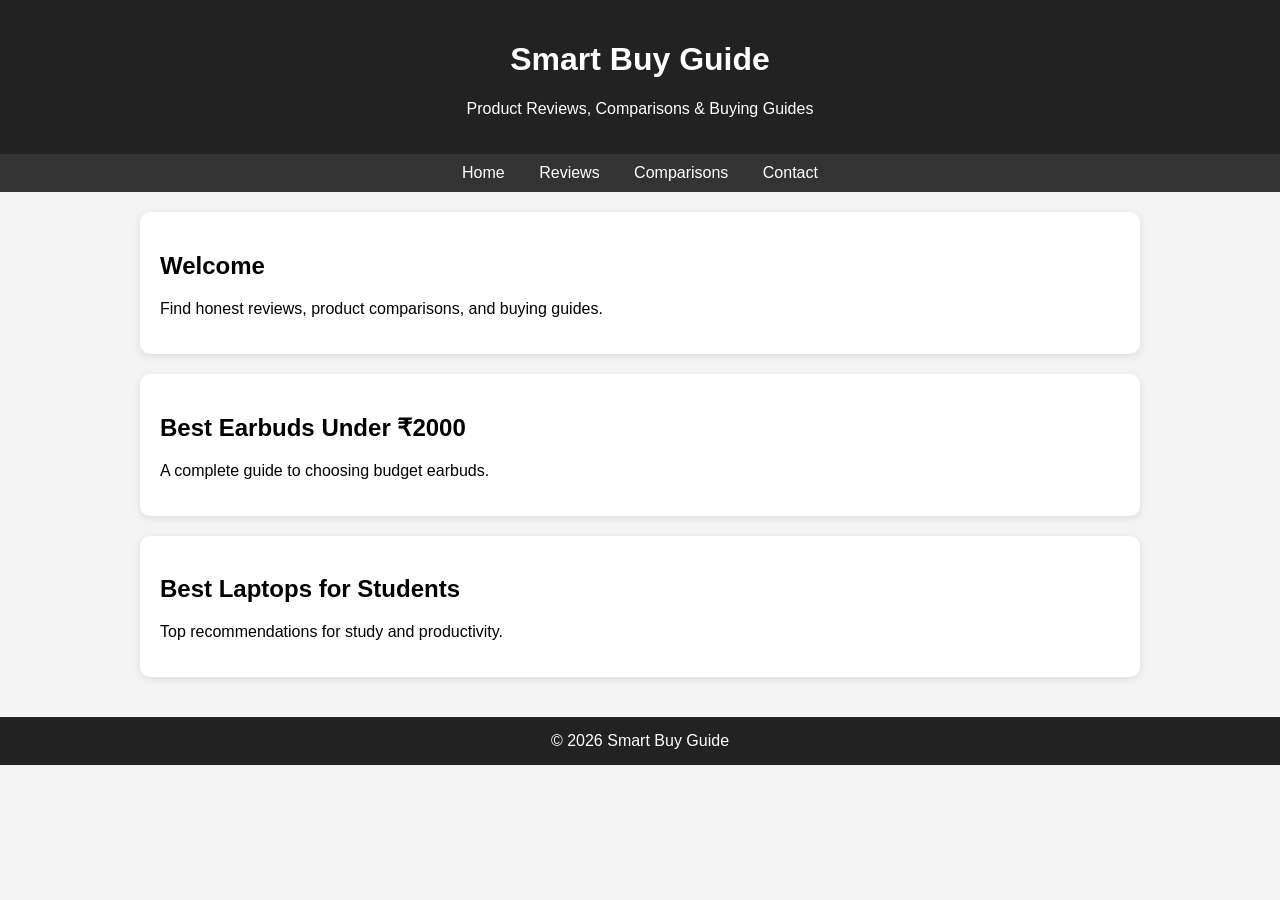
==== index.html @ 50c9887f "Create index.html" ====
<!DOCTYPE html>
<html lang="en">
<head>
<meta charset="UTF-8">
<meta name="viewport" content="width=device-width, initial-scale=1.0">
<title>Smart Buy Guide</title>

<style>
body{
    font-family: Arial, sans-serif;
    margin:0;
    background:#f4f4f4;
}

header{
    background:#222;
    color:white;
    padding:20px;
    text-align:center;
}

nav{
    background:#333;
    text-align:center;
    padding:10px;
}

nav a{
    color:white;
    text-decoration:none;
    margin:15px;
}

.container{
    max-width:1000px;
    margin:auto;
    padding:20px;
}

.card{
    background:white;
    padding:20px;
    margin-bottom:20px;
    border-radius:10px;
    box-shadow:0 2px 8px rgba(0,0,0,0.1);
}

footer{
    background:#222;
    color:white;
    text-align:center;
    padding:15px;
}
</style>
</head>

<body>

<header>
<h1>Smart Buy Guide</h1>
<p>Product Reviews, Comparisons & Buying Guides</p>
</header>

<nav>
<a href="#">Home</a>
<a href="#">Reviews</a>
<a href="#">Comparisons</a>
<a href="#">Contact</a>
</nav>

<div class="container">

<div class="card">
<h2>Welcome</h2>
<p>
Find honest reviews, product comparisons, and buying guides.
</p>
</div>

<div class="card">
<h2>Best Earbuds Under ₹2000</h2>
<p>
A complete guide to choosing budget earbuds.
</p>
</div>

<div class="card">
<h2>Best Laptops for Students</h2>
<p>
Top recommendations for study and productivity.
</p>
</div>

</div>

<footer>
© 2026 Smart Buy Guide
</footer>

</body>
</html>
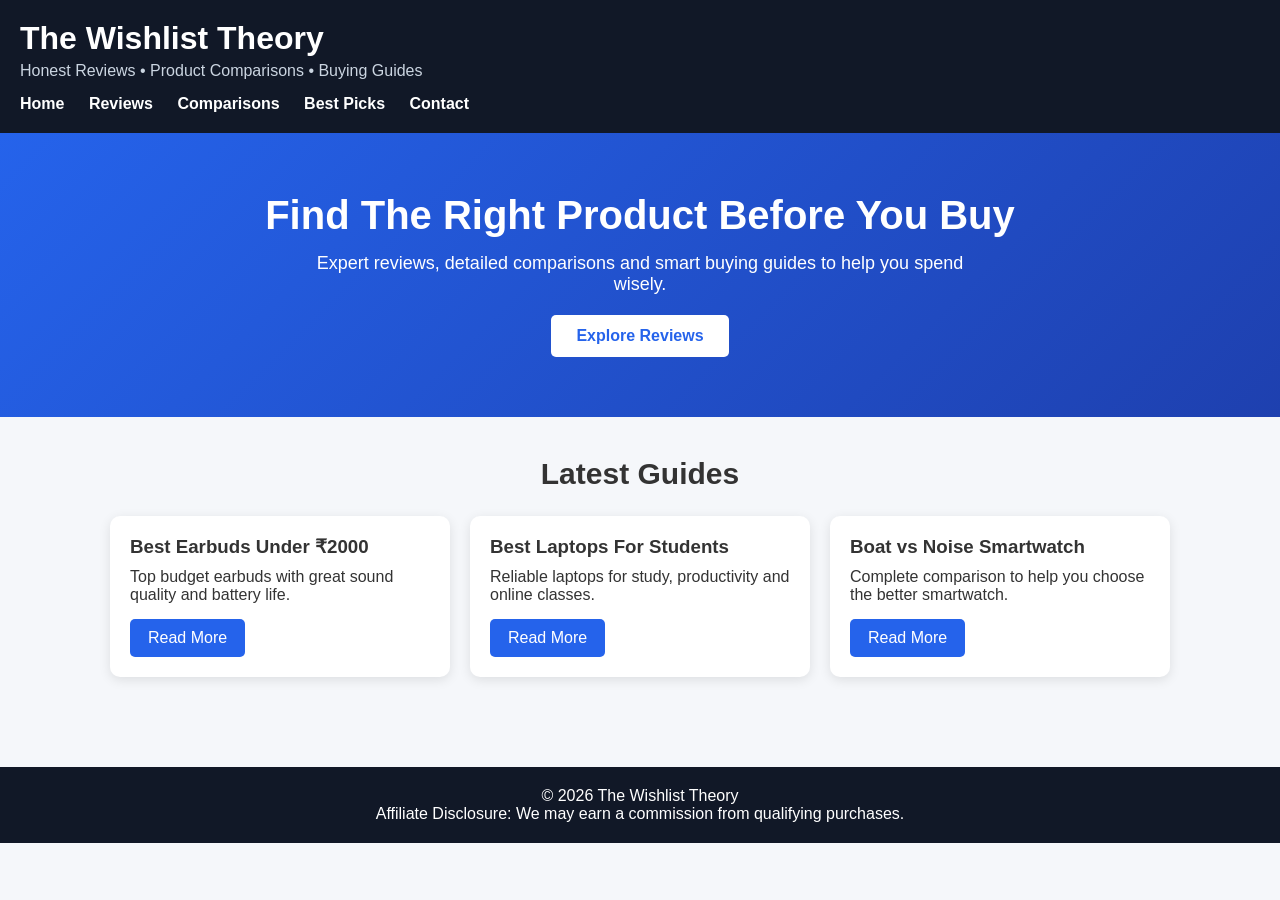
==== commit 2aa8e9d3: "Update index.html" ====
--- a/index.html
+++ b/index.html
@@ -3,98 +3,209 @@
 <head>
 <meta charset="UTF-8">
 <meta name="viewport" content="width=device-width, initial-scale=1.0">
-<title>Smart Buy Guide</title>
+
+<title>The Wishlist Theory</title>
 
 <style>
+
+*{
+margin:0;
+padding:0;
+box-sizing:border-box;
+font-family:Arial,sans-serif;
+}
+
 body{
-    font-family: Arial, sans-serif;
-    margin:0;
-    background:#f4f4f4;
+background:#f5f7fa;
+color:#333;
 }
 
 header{
-    background:#222;
-    color:white;
-    padding:20px;
-    text-align:center;
+background:#111827;
+color:white;
+padding:20px;
+}
+
+.logo{
+font-size:32px;
+font-weight:bold;
+}
+
+.tagline{
+margin-top:5px;
+color:#cbd5e1;
 }
 
 nav{
-    background:#333;
-    text-align:center;
-    padding:10px;
+margin-top:15px;
 }
 
 nav a{
-    color:white;
-    text-decoration:none;
-    margin:15px;
+color:white;
+text-decoration:none;
+margin-right:20px;
+font-weight:bold;
+}
+
+.hero{
+background:linear-gradient(135deg,#2563eb,#1e40af);
+color:white;
+padding:60px 20px;
+text-align:center;
+}
+
+.hero h1{
+font-size:40px;
+margin-bottom:15px;
+}
+
+.hero p{
+font-size:18px;
+max-width:700px;
+margin:auto;
+}
+
+.hero button{
+margin-top:20px;
+padding:12px 25px;
+border:none;
+border-radius:5px;
+font-size:16px;
+cursor:pointer;
+background:white;
+color:#2563eb;
+font-weight:bold;
 }
 
 .container{
-    max-width:1000px;
-    margin:auto;
-    padding:20px;
+max-width:1100px;
+margin:auto;
+padding:40px 20px;
+}
+
+.section-title{
+font-size:30px;
+margin-bottom:25px;
+text-align:center;
+}
+
+.grid{
+display:grid;
+grid-template-columns:repeat(auto-fit,minmax(280px,1fr));
+gap:20px;
 }
 
 .card{
-    background:white;
-    padding:20px;
-    margin-bottom:20px;
-    border-radius:10px;
-    box-shadow:0 2px 8px rgba(0,0,0,0.1);
+background:white;
+padding:20px;
+border-radius:10px;
+box-shadow:0 3px 12px rgba(0,0,0,0.1);
+transition:.3s;
+}
+
+.card:hover{
+transform:translateY(-5px);
+}
+
+.card h3{
+margin-bottom:10px;
+}
+
+.card p{
+margin-bottom:15px;
+}
+
+.btn{
+display:inline-block;
+background:#2563eb;
+color:white;
+padding:10px 18px;
+text-decoration:none;
+border-radius:5px;
 }
 
 footer{
-    background:#222;
-    color:white;
-    text-align:center;
-    padding:15px;
-}
+background:#111827;
+color:white;
+text-align:center;
+padding:20px;
+margin-top:50px;
+}
+
 </style>
 </head>
 
 <body>
 
 <header>
-<h1>Smart Buy Guide</h1>
-<p>Product Reviews, Comparisons & Buying Guides</p>
-</header>
+
+<div class="logo">The Wishlist Theory</div>
+
+<div class="tagline">
+Honest Reviews • Product Comparisons • Buying Guides
+</div>
 
 <nav>
 <a href="#">Home</a>
 <a href="#">Reviews</a>
 <a href="#">Comparisons</a>
+<a href="#">Best Picks</a>
 <a href="#">Contact</a>
 </nav>
 
+</header>
+
+<section class="hero">
+
+<h1>Find The Right Product Before You Buy</h1>
+
+<p>
+Expert reviews, detailed comparisons and smart buying guides to help you spend wisely.
+</p>
+
+<button>Explore Reviews</button>
+
+</section>
+
 <div class="container">
 
+<h2 class="section-title">Latest Guides</h2>
+
+<div class="grid">
+
 <div class="card">
-<h2>Welcome</h2>
-<p>
-Find honest reviews, product comparisons, and buying guides.
-</p>
+<h3>Best Earbuds Under ₹2000</h3>
+<p>
+Top budget earbuds with great sound quality and battery life.
+</p>
+<a href="#" class="btn">Read More</a>
 </div>
 
 <div class="card">
-<h2>Best Earbuds Under ₹2000</h2>
-<p>
-A complete guide to choosing budget earbuds.
-</p>
+<h3>Best Laptops For Students</h3>
+<p>
+Reliable laptops for study, productivity and online classes.
+</p>
+<a href="#" class="btn">Read More</a>
 </div>
 
 <div class="card">
-<h2>Best Laptops for Students</h2>
-<p>
-Top recommendations for study and productivity.
-</p>
+<h3>Boat vs Noise Smartwatch</h3>
+<p>
+Complete comparison to help you choose the better smartwatch.
+</p>
+<a href="#" class="btn">Read More</a>
+</div>
+
 </div>
 
 </div>
 
 <footer>
-© 2026 Smart Buy Guide
+
+<p>© 2026 The Wishlist Theory</p>
+<p>Affiliate Disclosure: We may earn a commission from qualifying purchases.</p>
+
 </footer>
 
 </body>
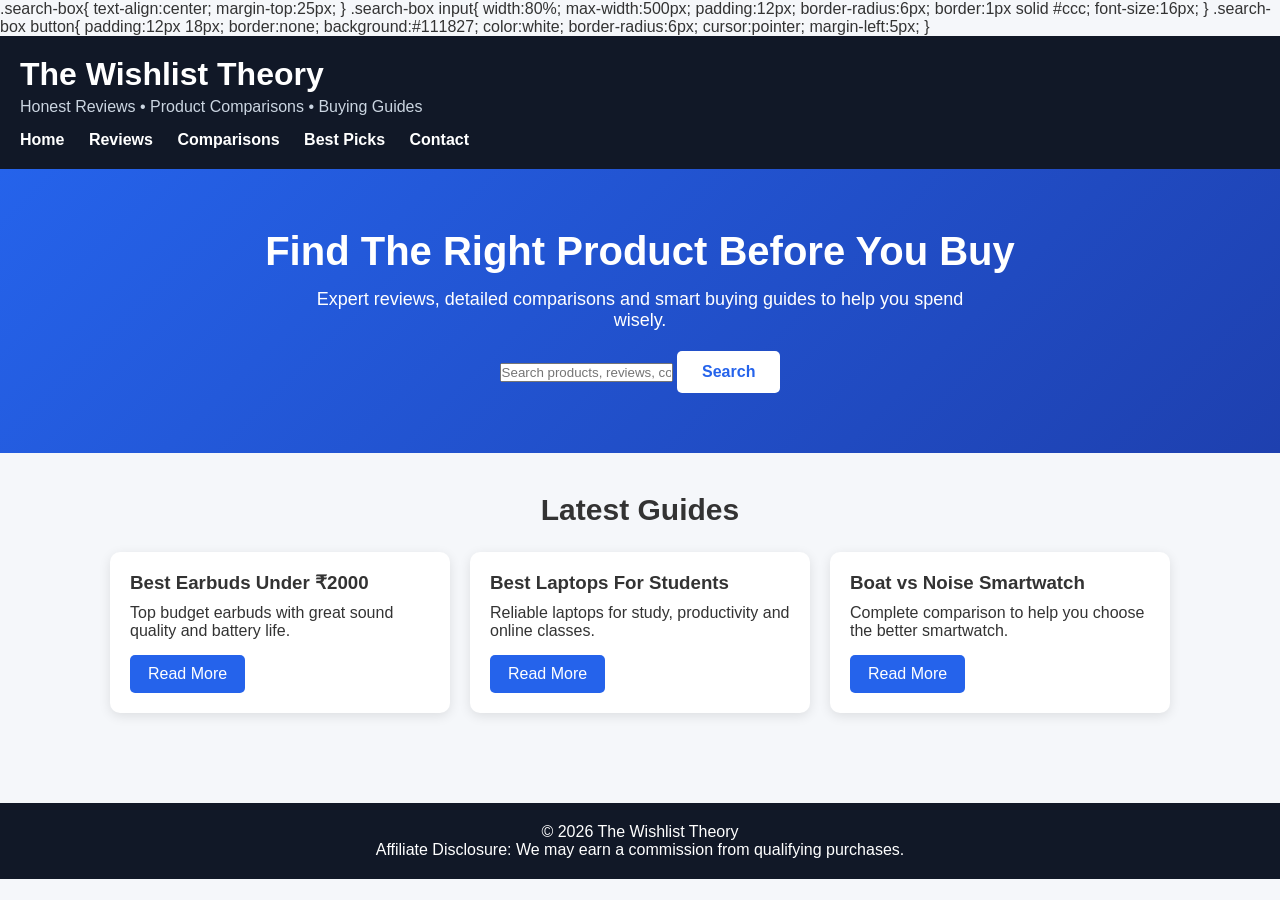
==== commit 1d4ef1c8: "Update index.html" ====
--- a/index.html
+++ b/index.html
@@ -5,6 +5,30 @@
 <meta name="viewport" content="width=device-width, initial-scale=1.0">
 
 <title>The Wishlist Theory</title>
+
+.search-box{
+text-align:center;
+margin-top:25px;
+}
+
+.search-box input{
+width:80%;
+max-width:500px;
+padding:12px;
+border-radius:6px;
+border:1px solid #ccc;
+font-size:16px;
+}
+
+.search-box button{
+padding:12px 18px;
+border:none;
+background:#111827;
+color:white;
+border-radius:6px;
+cursor:pointer;
+margin-left:5px;
+}
 
 <style>
 
@@ -163,7 +187,14 @@
 Expert reviews, detailed comparisons and smart buying guides to help you spend wisely.
 </p>
 
-<button>Explore Reviews</button>
+<div class="search-box">
+<input
+type="text"
+id="searchInput"
+placeholder="Search products, reviews, comparisons..."
+>
+<button onclick="searchSite()">Search</button>
+</div>
 
 </section>
 
@@ -208,5 +239,33 @@
 
 </footer>
 
+<script>
+
+function searchSite() {
+
+let query = document
+.getElementById("searchInput")
+.value
+.toLowerCase();
+
+let cards = document.querySelectorAll(".card");
+
+cards.forEach(card => {
+
+let text = card.innerText.toLowerCase();
+
+if(text.includes(query)){
+card.style.display="block";
+}
+else{
+card.style.display="none";
+}
+
+});
+
+}
+
+</script>
+
 </body>
 </html>
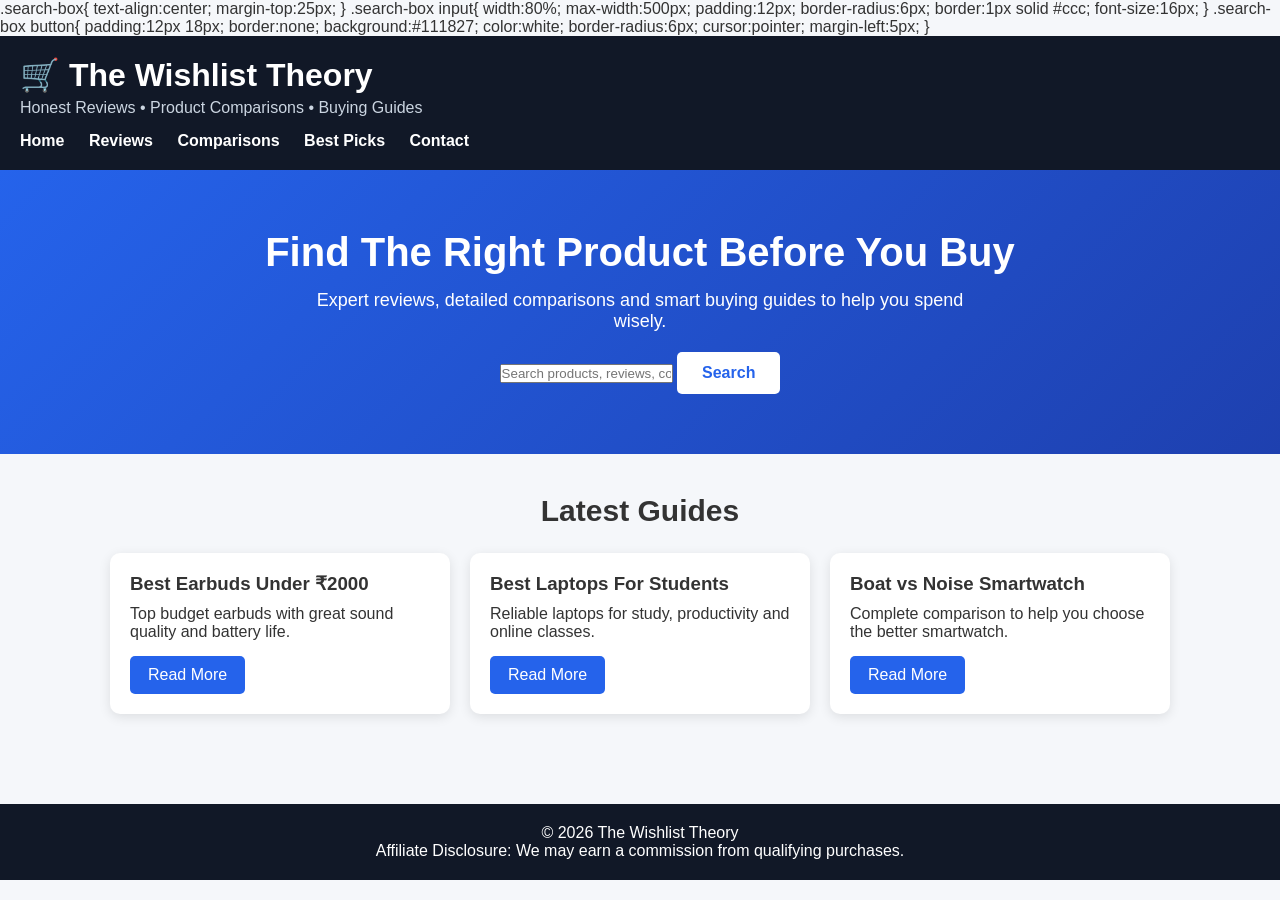
==== commit 0d9943cc: "Update index.html" ====
--- a/index.html
+++ b/index.html
@@ -163,7 +163,10 @@
 
 <header>
 
-<div class="logo">The Wishlist Theory</div>
+<div class="logo">
+<span class="logo-icon">🛒</span>
+<span class="logo-text">The Wishlist Theory</span>
+</div>
 
 <div class="tagline">
 Honest Reviews • Product Comparisons • Buying Guides
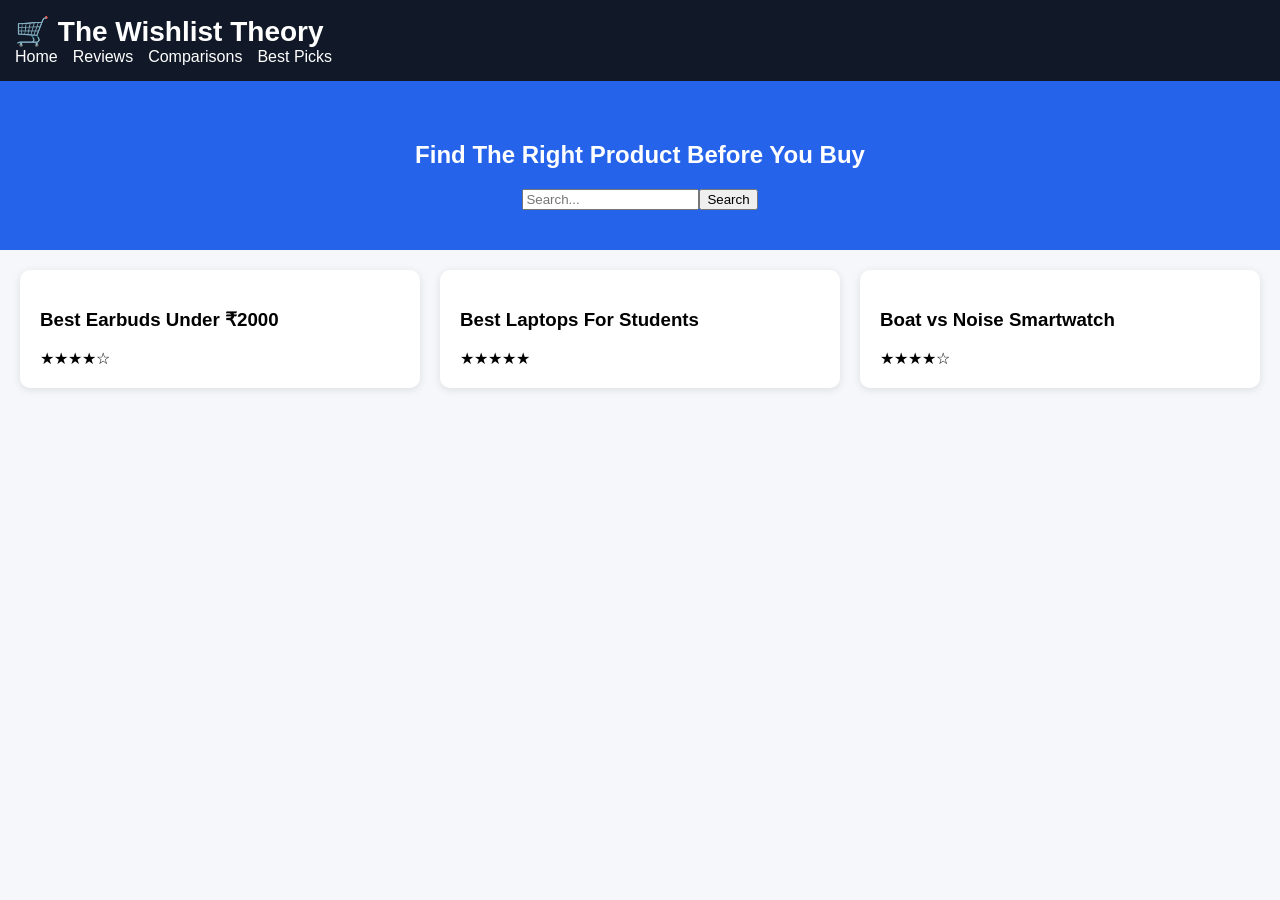
==== commit bb5d8578: "Add files via upload" ====
--- a/index.html
+++ b/index.html
@@ -1,274 +1,14 @@
 <!DOCTYPE html>
-<html lang="en">
-<head>
-<meta charset="UTF-8">
-<meta name="viewport" content="width=device-width, initial-scale=1.0">
-
-<title>The Wishlist Theory</title>
-
-.search-box{
-text-align:center;
-margin-top:25px;
-}
-
-.search-box input{
-width:80%;
-max-width:500px;
-padding:12px;
-border-radius:6px;
-border:1px solid #ccc;
-font-size:16px;
-}
-
-.search-box button{
-padding:12px 18px;
-border:none;
-background:#111827;
-color:white;
-border-radius:6px;
-cursor:pointer;
-margin-left:5px;
-}
-
-<style>
-
-*{
-margin:0;
-padding:0;
-box-sizing:border-box;
-font-family:Arial,sans-serif;
-}
-
-body{
-background:#f5f7fa;
-color:#333;
-}
-
-header{
-background:#111827;
-color:white;
-padding:20px;
-}
-
-.logo{
-font-size:32px;
-font-weight:bold;
-}
-
-.tagline{
-margin-top:5px;
-color:#cbd5e1;
-}
-
-nav{
-margin-top:15px;
-}
-
-nav a{
-color:white;
-text-decoration:none;
-margin-right:20px;
-font-weight:bold;
-}
-
-.hero{
-background:linear-gradient(135deg,#2563eb,#1e40af);
-color:white;
-padding:60px 20px;
-text-align:center;
-}
-
-.hero h1{
-font-size:40px;
-margin-bottom:15px;
-}
-
-.hero p{
-font-size:18px;
-max-width:700px;
-margin:auto;
-}
-
-.hero button{
-margin-top:20px;
-padding:12px 25px;
-border:none;
-border-radius:5px;
-font-size:16px;
-cursor:pointer;
-background:white;
-color:#2563eb;
-font-weight:bold;
-}
-
-.container{
-max-width:1100px;
-margin:auto;
-padding:40px 20px;
-}
-
-.section-title{
-font-size:30px;
-margin-bottom:25px;
-text-align:center;
-}
-
-.grid{
-display:grid;
-grid-template-columns:repeat(auto-fit,minmax(280px,1fr));
-gap:20px;
-}
-
-.card{
-background:white;
-padding:20px;
-border-radius:10px;
-box-shadow:0 3px 12px rgba(0,0,0,0.1);
-transition:.3s;
-}
-
-.card:hover{
-transform:translateY(-5px);
-}
-
-.card h3{
-margin-bottom:10px;
-}
-
-.card p{
-margin-bottom:15px;
-}
-
-.btn{
-display:inline-block;
-background:#2563eb;
-color:white;
-padding:10px 18px;
-text-decoration:none;
-border-radius:5px;
-}
-
-footer{
-background:#111827;
-color:white;
-text-align:center;
-padding:20px;
-margin-top:50px;
-}
-
-</style>
-</head>
-
+<html><head><meta charset="UTF-8"><meta name="viewport" content="width=device-width,initial-scale=1">
+<title>The Wishlist Theory</title><link rel="stylesheet" href="style.css"></head>
 <body>
-
-<header>
-
-<div class="logo">
-<span class="logo-icon">🛒</span>
-<span class="logo-text">The Wishlist Theory</span>
+<header><div class="logo">🛒 The Wishlist Theory</div>
+<nav><a href="index.html">Home</a><a href="reviews.html">Reviews</a><a href="comparisons.html">Comparisons</a><a href="best-picks.html">Best Picks</a></nav></header>
+<section class="hero"><h1>Find The Right Product Before You Buy</h1>
+<input id="searchInput" placeholder="Search..."><button onclick="searchCards()">Search</button></section>
+<div class="grid">
+<div class="card"><h3>Best Earbuds Under ₹2000</h3><div>★★★★☆</div></div>
+<div class="card"><h3>Best Laptops For Students</h3><div>★★★★★</div></div>
+<div class="card"><h3>Boat vs Noise Smartwatch</h3><div>★★★★☆</div></div>
 </div>
-
-<div class="tagline">
-Honest Reviews • Product Comparisons • Buying Guides
-</div>
-
-<nav>
-<a href="#">Home</a>
-<a href="#">Reviews</a>
-<a href="#">Comparisons</a>
-<a href="#">Best Picks</a>
-<a href="#">Contact</a>
-</nav>
-
-</header>
-
-<section class="hero">
-
-<h1>Find The Right Product Before You Buy</h1>
-
-<p>
-Expert reviews, detailed comparisons and smart buying guides to help you spend wisely.
-</p>
-
-<div class="search-box">
-<input
-type="text"
-id="searchInput"
-placeholder="Search products, reviews, comparisons..."
->
-<button onclick="searchSite()">Search</button>
-</div>
-
-</section>
-
-<div class="container">
-
-<h2 class="section-title">Latest Guides</h2>
-
-<div class="grid">
-
-<div class="card">
-<h3>Best Earbuds Under ₹2000</h3>
-<p>
-Top budget earbuds with great sound quality and battery life.
-</p>
-<a href="#" class="btn">Read More</a>
-</div>
-
-<div class="card">
-<h3>Best Laptops For Students</h3>
-<p>
-Reliable laptops for study, productivity and online classes.
-</p>
-<a href="#" class="btn">Read More</a>
-</div>
-
-<div class="card">
-<h3>Boat vs Noise Smartwatch</h3>
-<p>
-Complete comparison to help you choose the better smartwatch.
-</p>
-<a href="#" class="btn">Read More</a>
-</div>
-
-</div>
-
-</div>
-
-<footer>
-
-<p>© 2026 The Wishlist Theory</p>
-<p>Affiliate Disclosure: We may earn a commission from qualifying purchases.</p>
-
-</footer>
-
-<script>
-
-function searchSite() {
-
-let query = document
-.getElementById("searchInput")
-.value
-.toLowerCase();
-
-let cards = document.querySelectorAll(".card");
-
-cards.forEach(card => {
-
-let text = card.innerText.toLowerCase();
-
-if(text.includes(query)){
-card.style.display="block";
-}
-else{
-card.style.display="none";
-}
-
-});
-
-}
-
-</script>
-
-</body>
-</html>
+<script src="script.js"></script></body></html>
--- a/style.css
+++ b/style.css
@@ -0,0 +1 @@
+body{font-family:Arial,sans-serif;margin:0;background:#f5f7fa}header{background:#111827;color:#fff;padding:15px}.logo{font-size:28px;font-weight:bold}nav a{color:#fff;margin-right:15px;text-decoration:none}.hero{background:#2563eb;color:white;padding:40px;text-align:center}.grid{display:grid;grid-template-columns:repeat(auto-fit,minmax(250px,1fr));gap:20px;padding:20px}.card{background:white;padding:20px;border-radius:10px;box-shadow:0 2px 8px rgba(0,0,0,.1)}table{border-collapse:collapse}td,th{border:1px solid #ccc;padding:8px}
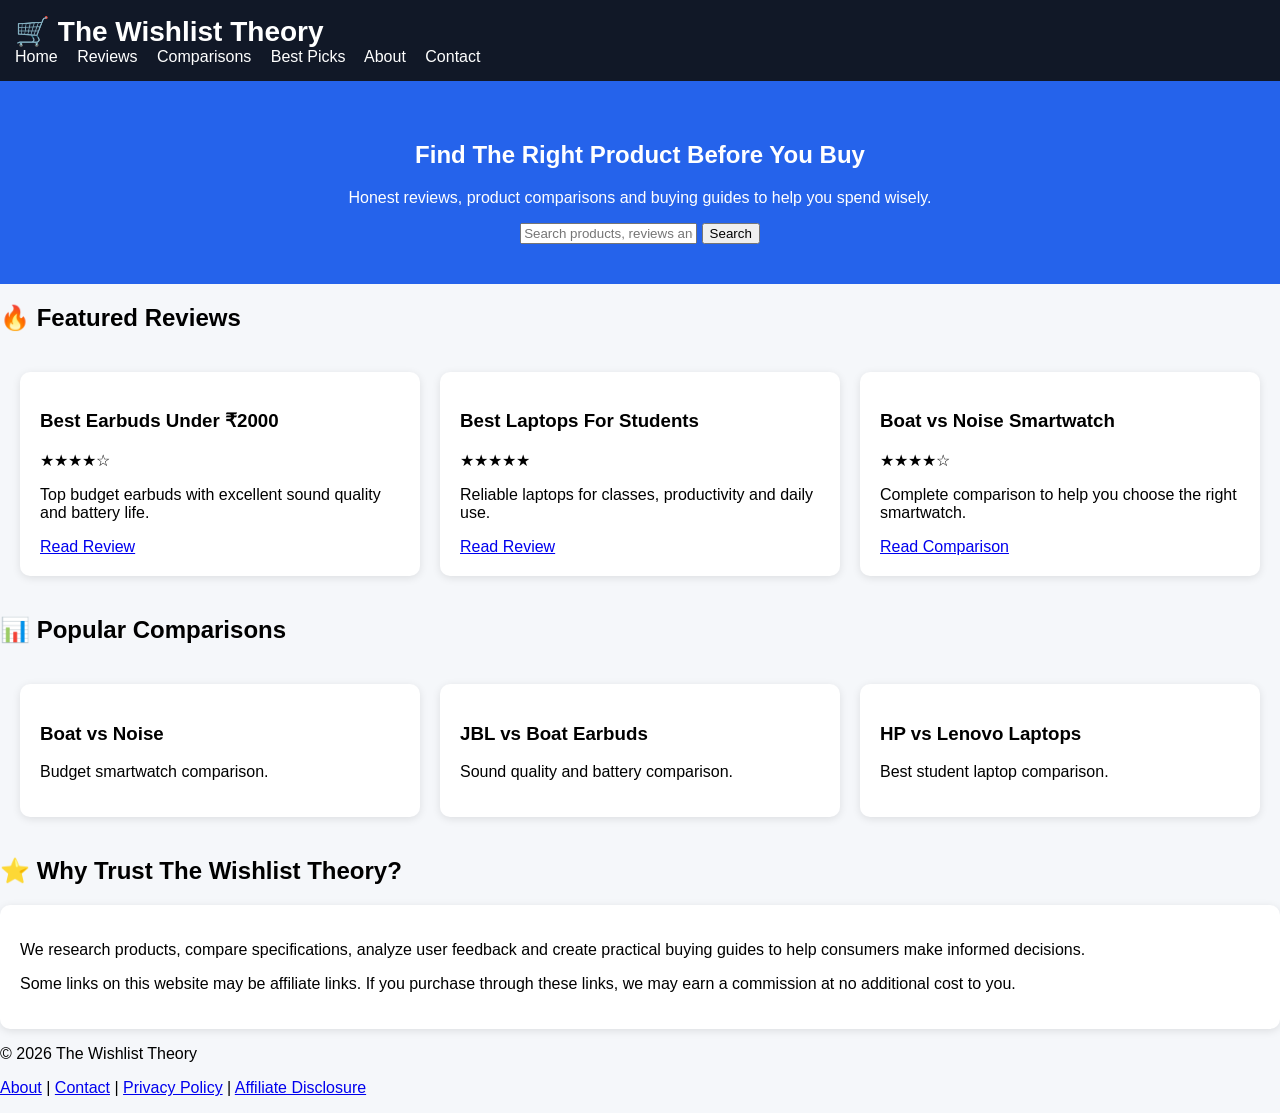
==== commit 46596318: "Update index.html" ====
--- a/index.html
+++ b/index.html
@@ -1,14 +1,164 @@
 <!DOCTYPE html>
-<html><head><meta charset="UTF-8"><meta name="viewport" content="width=device-width,initial-scale=1">
-<title>The Wishlist Theory</title><link rel="stylesheet" href="style.css"></head>
+<html lang="en">
+
+<head>
+<meta charset="UTF-8">
+<meta name="viewport" content="width=device-width, initial-scale=1.0">
+
+<title>The Wishlist Theory</title>
+
+<link rel="stylesheet" href="style.css">
+
+<meta name="description" content="Honest product reviews, comparisons and buying guides to help you choose the best products.">
+
+</head>
+
 <body>
-<header><div class="logo">🛒 The Wishlist Theory</div>
-<nav><a href="index.html">Home</a><a href="reviews.html">Reviews</a><a href="comparisons.html">Comparisons</a><a href="best-picks.html">Best Picks</a></nav></header>
-<section class="hero"><h1>Find The Right Product Before You Buy</h1>
-<input id="searchInput" placeholder="Search..."><button onclick="searchCards()">Search</button></section>
+
+<header>
+
+<div class="logo">🛒 The Wishlist Theory</div>
+
+<nav>
+<a href="index.html">Home</a>
+<a href="reviews.html">Reviews</a>
+<a href="comparisons.html">Comparisons</a>
+<a href="best-picks.html">Best Picks</a>
+<a href="about.html">About</a>
+<a href="contact.html">Contact</a>
+</nav>
+
+</header>
+
+<section class="hero">
+
+<h1>Find The Right Product Before You Buy</h1>
+
+<p>
+Honest reviews, product comparisons and buying guides to help you spend wisely.
+</p>
+
+<div class="search-container">
+<input
+id="searchInput"
+type="text"
+placeholder="Search products, reviews and comparisons..."
+>
+<button onclick="searchCards()">Search</button>
+</div>
+
+</section>
+
+<main>
+
+<section class="featured-section">
+
+<h2>🔥 Featured Reviews</h2>
+
 <div class="grid">
-<div class="card"><h3>Best Earbuds Under ₹2000</h3><div>★★★★☆</div></div>
-<div class="card"><h3>Best Laptops For Students</h3><div>★★★★★</div></div>
-<div class="card"><h3>Boat vs Noise Smartwatch</h3><div>★★★★☆</div></div>
+
+<div class="card">
+<h3>Best Earbuds Under ₹2000</h3>
+<div class="rating">★★★★☆</div>
+
+<p>
+Top budget earbuds with excellent sound quality and battery life.
+</p>
+
+<a class="btn" href="best-earbuds-under-2000.html">
+Read Review
+</a>
 </div>
-<script src="script.js"></script></body></html>+
+<div class="card">
+<h3>Best Laptops For Students</h3>
+<div class="rating">★★★★★</div>
+
+<p>
+Reliable laptops for classes, productivity and daily use.
+</p>
+
+<a class="btn" href="#">
+Read Review
+</a>
+</div>
+
+<div class="card">
+<h3>Boat vs Noise Smartwatch</h3>
+<div class="rating">★★★★☆</div>
+
+<p>
+Complete comparison to help you choose the right smartwatch.
+</p>
+
+<a class="btn" href="#">
+Read Comparison
+</a>
+</div>
+
+</div>
+
+</section>
+
+<section class="featured-section">
+
+<h2>📊 Popular Comparisons</h2>
+
+<div class="grid">
+
+<div class="card">
+<h3>Boat vs Noise</h3>
+<p>Budget smartwatch comparison.</p>
+</div>
+
+<div class="card">
+<h3>JBL vs Boat Earbuds</h3>
+<p>Sound quality and battery comparison.</p>
+</div>
+
+<div class="card">
+<h3>HP vs Lenovo Laptops</h3>
+<p>Best student laptop comparison.</p>
+</div>
+
+</div>
+
+</section>
+
+<section class="featured-section">
+
+<h2>⭐ Why Trust The Wishlist Theory?</h2>
+
+<div class="card">
+
+<p>
+We research products, compare specifications, analyze user feedback and create practical buying guides to help consumers make informed decisions.
+</p>
+
+<p>
+Some links on this website may be affiliate links. If you purchase through these links, we may earn a commission at no additional cost to you.
+</p>
+
+</div>
+
+</section>
+
+</main>
+
+<footer>
+
+<p>© 2026 The Wishlist Theory</p>
+
+<p>
+<a href="about.html">About</a> |
+<a href="contact.html">Contact</a> |
+<a href="privacy-policy.html">Privacy Policy</a> |
+<a href="affiliate-disclosure.html">Affiliate Disclosure</a>
+</p>
+
+</footer>
+
+<script src="script.js"></script>
+
+</body>
+</html>
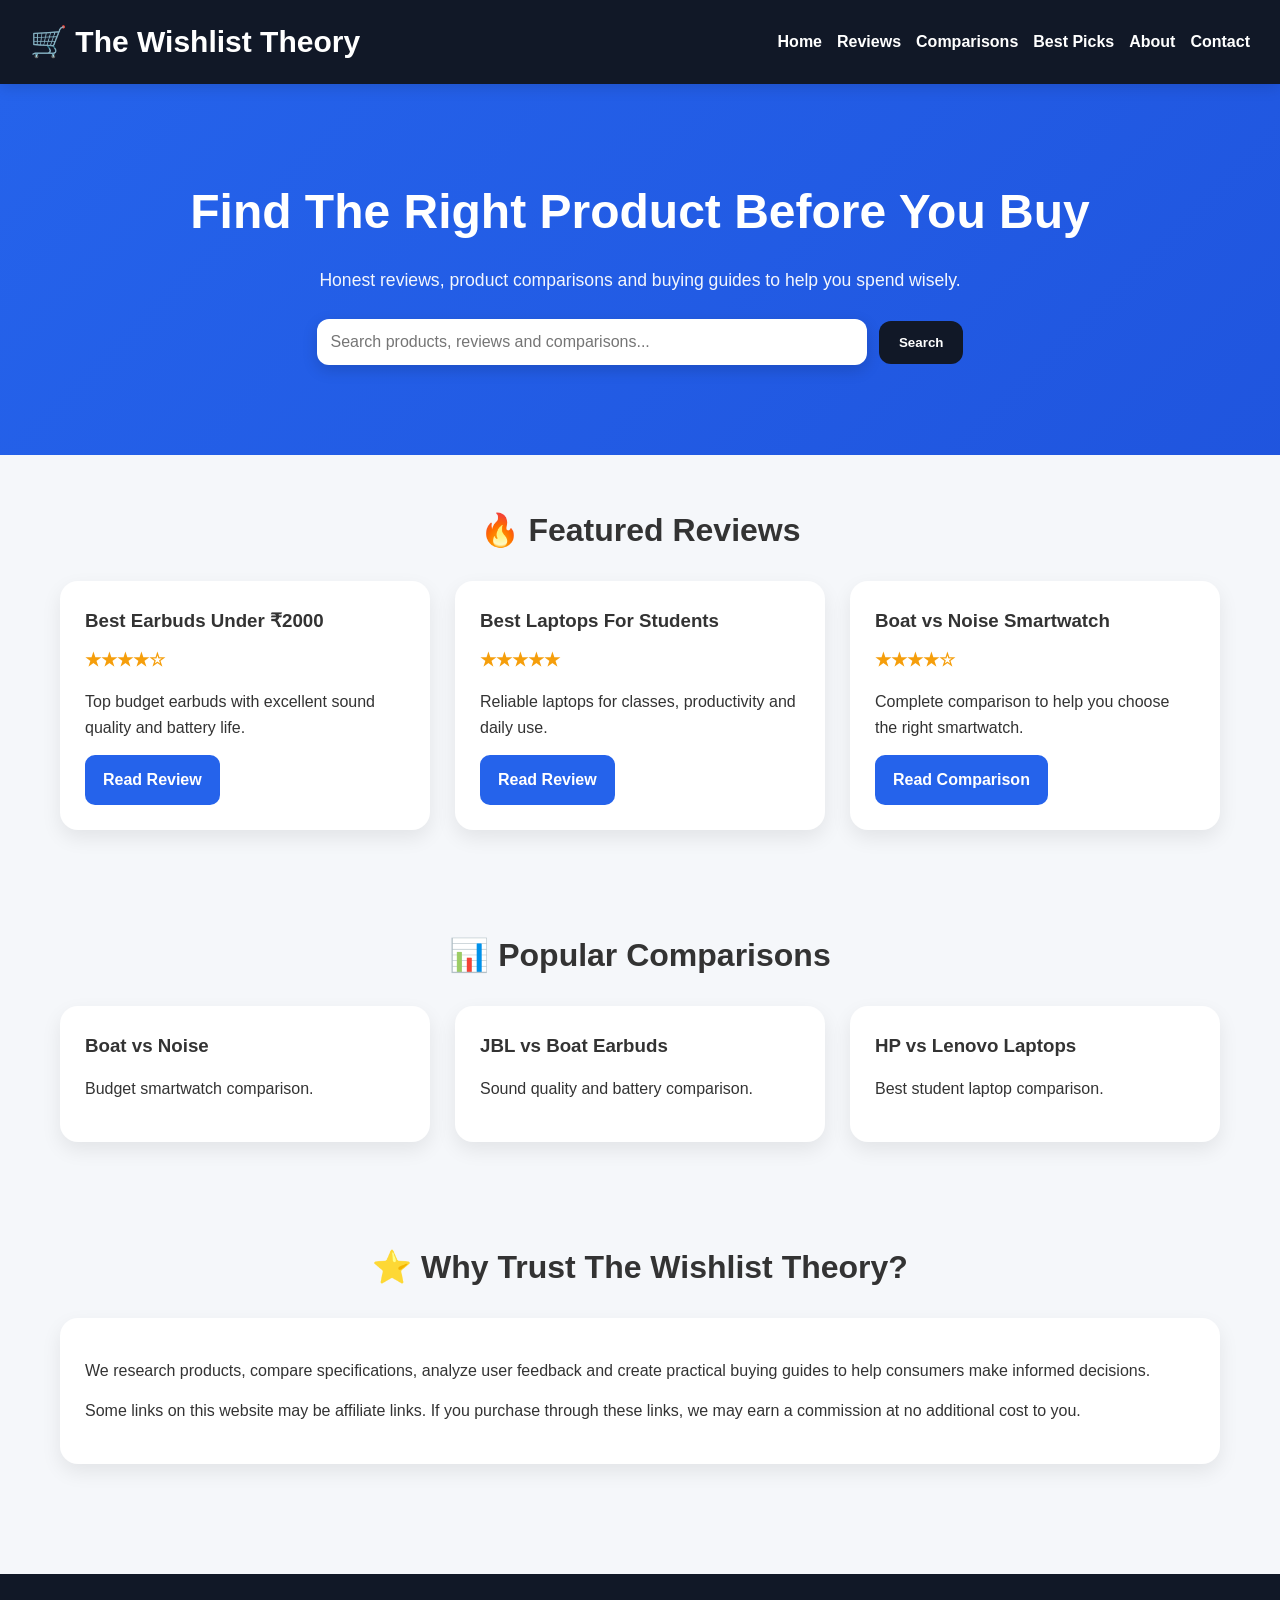
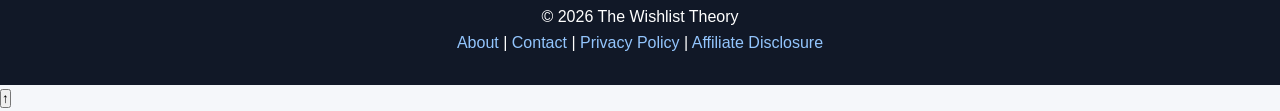
==== commit 1026c7ca: "Update index.html" ====
--- a/index.html
+++ b/index.html
@@ -160,5 +160,7 @@
 
 <script src="script.js"></script>
 
+<button id="topBtn">↑</button>
+
 </body>
 </html>
--- a/style.css
+++ b/style.css
@@ -1 +1,377 @@
-body{font-family:Arial,sans-serif;margin:0;background:#f5f7fa}header{background:#111827;color:#fff;padding:15px}.logo{font-size:28px;font-weight:bold}nav a{color:#fff;margin-right:15px;text-decoration:none}.hero{background:#2563eb;color:white;padding:40px;text-align:center}.grid{display:grid;grid-template-columns:repeat(auto-fit,minmax(250px,1fr));gap:20px;padding:20px}.card{background:white;padding:20px;border-radius:10px;box-shadow:0 2px 8px rgba(0,0,0,.1)}table{border-collapse:collapse}td,th{border:1px solid #ccc;padding:8px}+/* =========================
+   THE WISHLIST THEORY
+   PREMIUM STYLE SHEET
+========================= */
+
+*{
+margin:0;
+padding:0;
+box-sizing:border-box;
+}
+
+html{
+scroll-behavior:smooth;
+}
+
+body{
+font-family:'Segoe UI',Arial,sans-serif;
+background:#f5f7fa;
+color:#333;
+line-height:1.6;
+overflow-x:hidden;
+}
+
+/* =========================
+   HEADER
+========================= */
+
+header{
+background:#111827;
+color:#fff;
+padding:18px 30px;
+display:flex;
+justify-content:space-between;
+align-items:center;
+flex-wrap:wrap;
+position:sticky;
+top:0;
+z-index:1000;
+box-shadow:0 2px 15px rgba(0,0,0,.15);
+}
+
+.logo{
+font-size:30px;
+font-weight:700;
+cursor:pointer;
+transition:.4s;
+}
+
+.logo:hover{
+transform:scale(1.05);
+}
+
+nav{
+display:flex;
+flex-wrap:wrap;
+gap:15px;
+}
+
+nav a{
+color:#fff;
+text-decoration:none;
+font-weight:600;
+position:relative;
+transition:.3s;
+}
+
+nav a::after{
+content:"";
+position:absolute;
+left:0;
+bottom:-4px;
+width:0;
+height:2px;
+background:#60a5fa;
+transition:.3s;
+}
+
+nav a:hover::after{
+width:100%;
+}
+
+nav a:hover{
+color:#60a5fa;
+}
+
+/* =========================
+   HERO SECTION
+========================= */
+
+.hero{
+background:linear-gradient(
+135deg,
+#2563eb,
+#1d4ed8,
+#1e40af
+);
+background-size:300% 300%;
+animation:gradientMove 12s ease infinite;
+color:white;
+padding:90px 20px;
+text-align:center;
+}
+
+.hero h1{
+font-size:3rem;
+margin-bottom:15px;
+animation:fadeUp 1s ease;
+}
+
+.hero p{
+max-width:700px;
+margin:auto;
+font-size:1.1rem;
+opacity:.95;
+animation:fadeUp 1.2s ease;
+}
+
+/* =========================
+   SEARCH
+========================= */
+
+.search-container{
+margin-top:25px;
+}
+
+.search-container input{
+width:70%;
+max-width:550px;
+padding:14px;
+border:none;
+border-radius:12px;
+font-size:16px;
+outline:none;
+box-shadow:0 5px 15px rgba(0,0,0,.15);
+}
+
+.search-container button{
+padding:14px 20px;
+margin-left:8px;
+border:none;
+border-radius:12px;
+background:#111827;
+color:white;
+font-weight:bold;
+cursor:pointer;
+transition:.3s;
+}
+
+.search-container button:hover{
+transform:translateY(-2px);
+box-shadow:0 6px 18px rgba(0,0,0,.2);
+}
+
+/* =========================
+   CONTENT
+========================= */
+
+.featured-section{
+padding:50px 20px;
+max-width:1200px;
+margin:auto;
+}
+
+.featured-section h2{
+margin-bottom:25px;
+font-size:2rem;
+text-align:center;
+}
+
+.grid{
+display:grid;
+grid-template-columns:repeat(auto-fit,minmax(280px,1fr));
+gap:25px;
+}
+
+.card{
+background:white;
+padding:25px;
+border-radius:18px;
+box-shadow:0 8px 20px rgba(0,0,0,.08);
+transition:.4s;
+position:relative;
+overflow:hidden;
+animation:fadeUp .8s ease;
+}
+
+.card::before{
+content:"";
+position:absolute;
+top:0;
+left:-100%;
+width:100%;
+height:100%;
+background:linear-gradient(
+90deg,
+transparent,
+rgba(255,255,255,.35),
+transparent
+);
+transition:.8s;
+}
+
+.card:hover::before{
+left:100%;
+}
+
+.card:hover{
+transform:translateY(-8px);
+box-shadow:0 15px 35px rgba(0,0,0,.15);
+}
+
+.card h3{
+margin-bottom:10px;
+}
+
+.card p{
+margin:15px 0;
+}
+
+/* =========================
+   RATINGS
+========================= */
+
+.rating{
+font-size:1.1rem;
+color:#f59e0b;
+font-weight:bold;
+}
+
+/* =========================
+   BUTTONS
+========================= */
+
+.btn{
+display:inline-block;
+padding:12px 18px;
+background:#2563eb;
+color:white;
+text-decoration:none;
+border-radius:10px;
+font-weight:600;
+transition:.3s;
+}
+
+.btn:hover{
+transform:translateY(-3px);
+background:#1d4ed8;
+}
+
+/* =========================
+   TABLES
+========================= */
+
+table{
+width:100%;
+border-collapse:collapse;
+background:white;
+border-radius:15px;
+overflow:hidden;
+box-shadow:0 5px 15px rgba(0,0,0,.08);
+}
+
+th{
+background:#2563eb;
+color:white;
+padding:15px;
+}
+
+td{
+padding:12px;
+border-bottom:1px solid #eee;
+}
+
+tr:hover{
+background:#f8fafc;
+}
+
+/* =========================
+   FOOTER
+========================= */
+
+footer{
+background:#111827;
+color:white;
+text-align:center;
+padding:30px;
+margin-top:60px;
+}
+
+footer a{
+color:#93c5fd;
+text-decoration:none;
+}
+
+footer a:hover{
+text-decoration:underline;
+}
+
+/* =========================
+   ANIMATIONS
+========================= */
+
+@keyframes gradientMove{
+
+0%{
+background-position:0% 50%;
+}
+
+50%{
+background-position:100% 50%;
+}
+
+100%{
+background-position:0% 50%;
+}
+
+}
+
+@keyframes fadeUp{
+
+from{
+opacity:0;
+transform:translateY(30px);
+}
+
+to{
+opacity:1;
+transform:translateY(0);
+}
+
+}
+
+/* =========================
+   MOBILE
+========================= */
+
+@media(max-width:768px){
+
+header{
+flex-direction:column;
+text-align:center;
+}
+
+.logo{
+margin-bottom:15px;
+}
+
+.hero h1{
+font-size:2rem;
+}
+
+.search-container input{
+width:100%;
+margin-bottom:10px;
+}
+
+.search-container button{
+width:100%;
+margin-left:0;
+}
+
+.featured-section h2{
+font-size:1.5rem;
+}
+
+}
+
+.card{
+opacity:0;
+transform:translateY(30px);
+}
+
+.card.show{
+opacity:1;
+transform:translateY(0);
+transition:all .8s ease;
+}
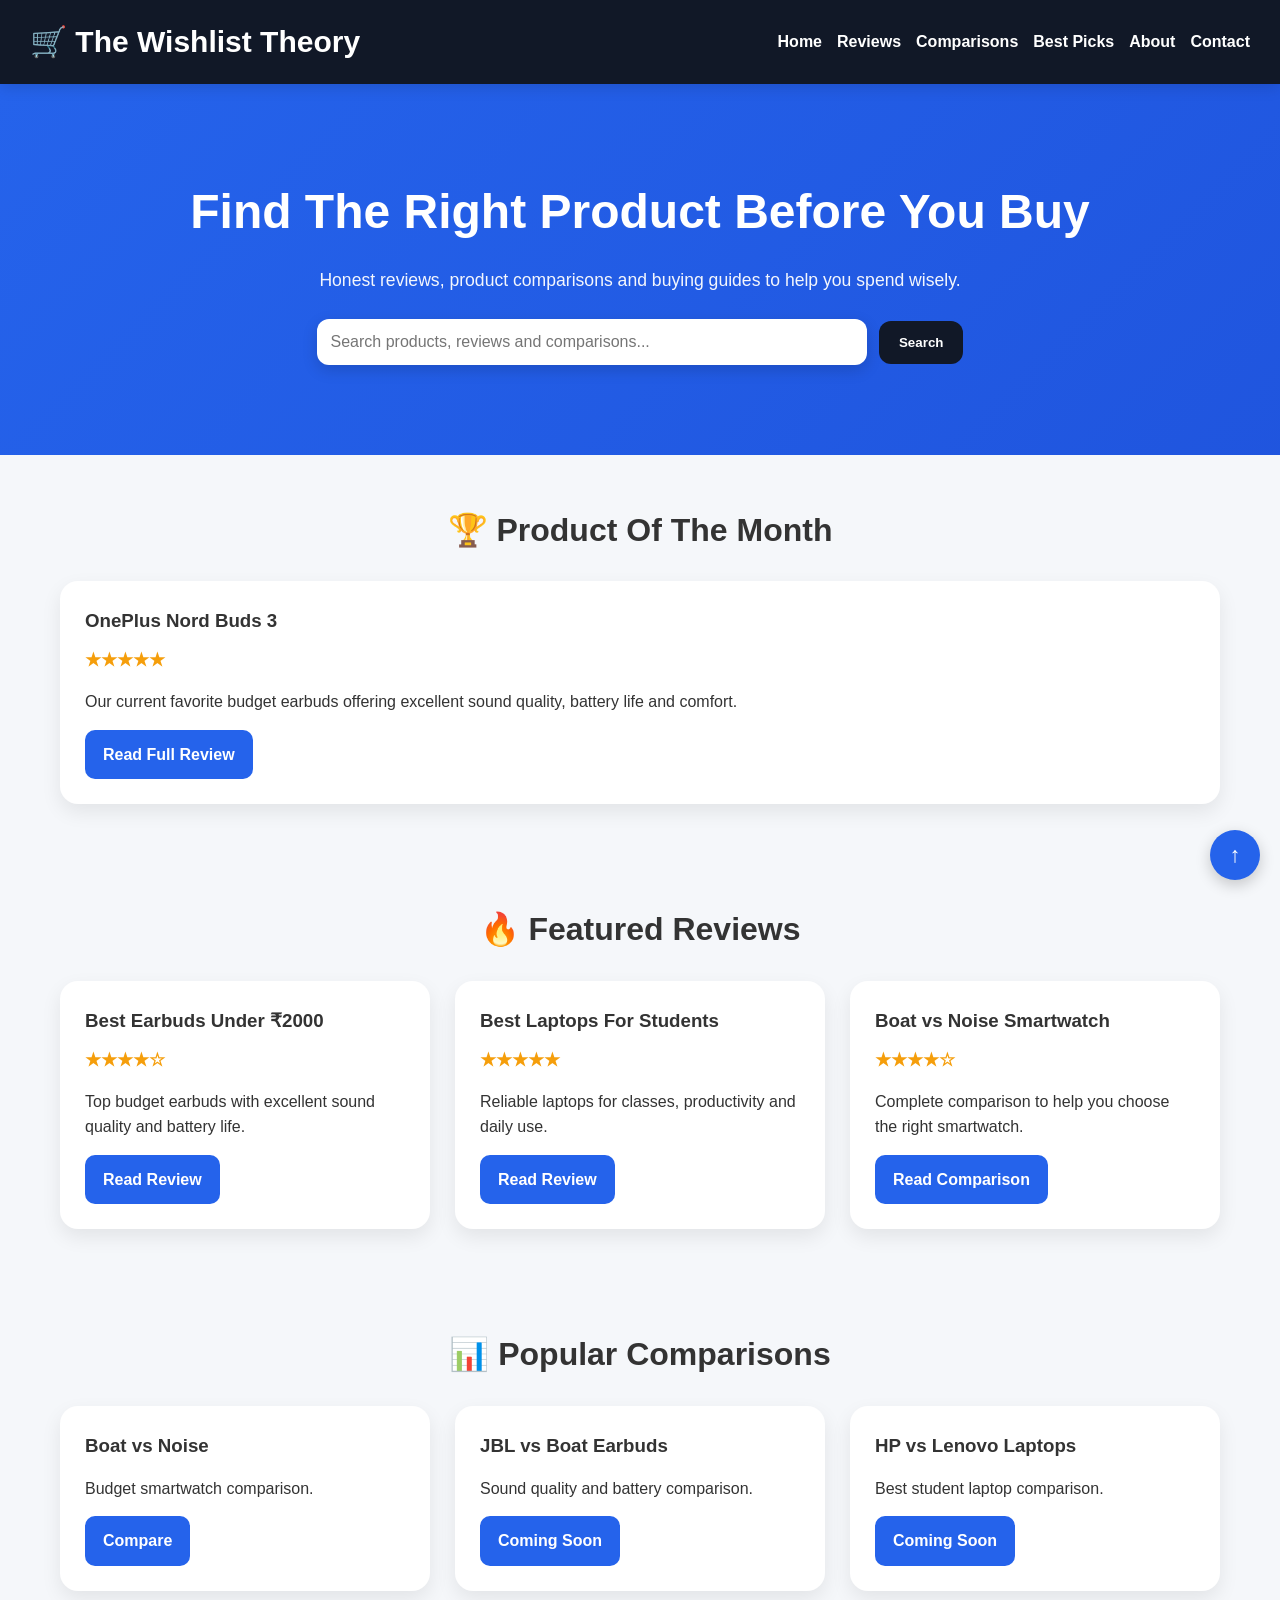
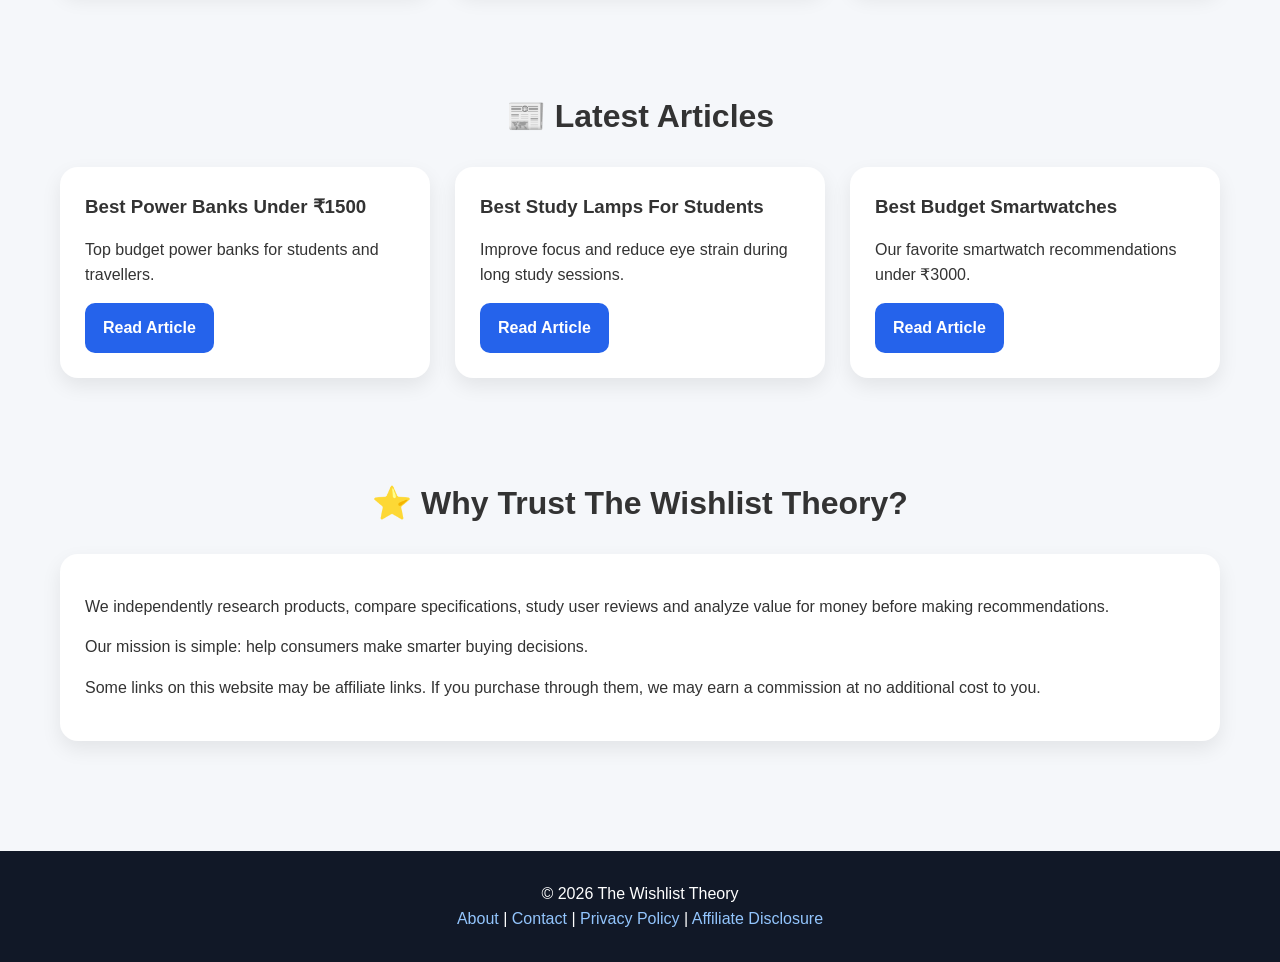
==== commit 1c6d956a: "Update index.html" ====
--- a/index.html
+++ b/index.html
@@ -50,6 +50,29 @@
 </section>
 
 <main>
+<main>
+
+<section class="featured-section">
+
+<h2>🏆 Product Of The Month</h2>
+
+<div class="card">
+
+<h3>OnePlus Nord Buds 3</h3>
+
+<div class="rating">★★★★★</div>
+
+<p>
+Our current favorite budget earbuds offering excellent sound quality, battery life and comfort.
+</p>
+
+<a class="btn" href="best-earbuds-under-2000.html">
+Read Full Review
+</a>
+
+</div>
+
+</section>
 
 <section class="featured-section">
 
@@ -58,7 +81,9 @@
 <div class="grid">
 
 <div class="card">
+
 <h3>Best Earbuds Under ₹2000</h3>
+
 <div class="rating">★★★★☆</div>
 
 <p>
@@ -68,32 +93,39 @@
 <a class="btn" href="best-earbuds-under-2000.html">
 Read Review
 </a>
-</div>
-
-<div class="card">
+
+</div>
+
+<div class="card">
+
 <h3>Best Laptops For Students</h3>
+
 <div class="rating">★★★★★</div>
 
 <p>
 Reliable laptops for classes, productivity and daily use.
 </p>
 
-<a class="btn" href="#">
+<a class="btn" href="best-laptops-for-students.html">
 Read Review
 </a>
-</div>
-
-<div class="card">
+
+</div>
+
+<div class="card">
+
 <h3>Boat vs Noise Smartwatch</h3>
+
 <div class="rating">★★★★☆</div>
 
 <p>
 Complete comparison to help you choose the right smartwatch.
 </p>
 
-<a class="btn" href="#">
+<a class="btn" href="boat-vs-noise-smartwatch.html">
 Read Comparison
 </a>
+
 </div>
 
 </div>
@@ -109,16 +141,53 @@
 <div class="card">
 <h3>Boat vs Noise</h3>
 <p>Budget smartwatch comparison.</p>
+<a class="btn" href="boat-vs-noise-smartwatch.html">Compare</a>
 </div>
 
 <div class="card">
 <h3>JBL vs Boat Earbuds</h3>
 <p>Sound quality and battery comparison.</p>
+<a class="btn" href="#">Coming Soon</a>
 </div>
 
 <div class="card">
 <h3>HP vs Lenovo Laptops</h3>
 <p>Best student laptop comparison.</p>
+<a class="btn" href="#">Coming Soon</a>
+</div>
+
+</div>
+
+</section>
+
+<section class="featured-section">
+
+<h2>📰 Latest Articles</h2>
+
+<div class="grid">
+
+<div class="card">
+<h3>Best Power Banks Under ₹1500</h3>
+<p>
+Top budget power banks for students and travellers.
+</p>
+<a class="btn" href="#">Read Article</a>
+</div>
+
+<div class="card">
+<h3>Best Study Lamps For Students</h3>
+<p>
+Improve focus and reduce eye strain during long study sessions.
+</p>
+<a class="btn" href="#">Read Article</a>
+</div>
+
+<div class="card">
+<h3>Best Budget Smartwatches</h3>
+<p>
+Our favorite smartwatch recommendations under ₹3000.
+</p>
+<a class="btn" href="#">Read Article</a>
 </div>
 
 </div>
@@ -132,17 +201,22 @@
 <div class="card">
 
 <p>
-We research products, compare specifications, analyze user feedback and create practical buying guides to help consumers make informed decisions.
-</p>
-
-<p>
-Some links on this website may be affiliate links. If you purchase through these links, we may earn a commission at no additional cost to you.
-</p>
-
-</div>
-
-</section>
-
+We independently research products, compare specifications, study user reviews and analyze value for money before making recommendations.
+</p>
+
+<p>
+Our mission is simple: help consumers make smarter buying decisions.
+</p>
+
+<p>
+Some links on this website may be affiliate links. If you purchase through them, we may earn a commission at no additional cost to you.
+</p>
+
+</div>
+
+</section>
+
+</main>
 </main>
 
 <footer>
--- a/style.css
+++ b/style.css
@@ -375,3 +375,18 @@
 transform:translateY(0);
 transition:all .8s ease;
 }
+
+#topBtn{
+position:fixed;
+bottom:20px;
+right:20px;
+width:50px;
+height:50px;
+border:none;
+border-radius:50%;
+background:#2563eb;
+color:white;
+font-size:22px;
+cursor:pointer;
+box-shadow:0 5px 15px rgba(0,0,0,.2);
+}
